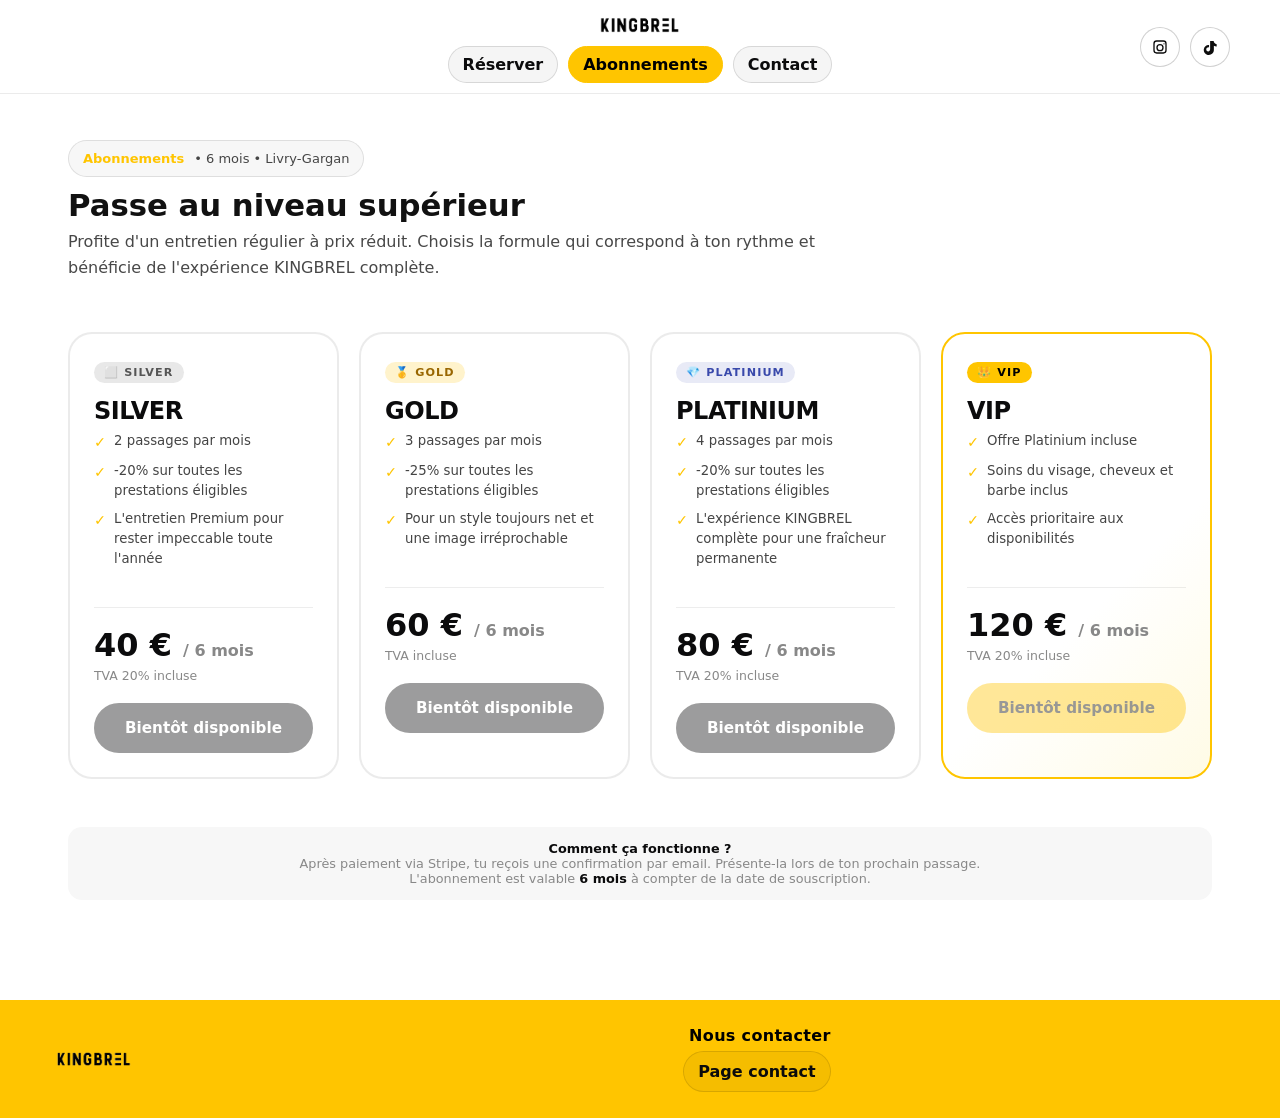
==== abonnements.html @ 590a9d4e "Ajout page abonnements + config Stripe admin" ====
<!doctype html>
<html lang="fr">
<head>
  <meta charset="utf-8" />
  <meta name="viewport" content="width=device-width, initial-scale=1" />
  <meta name="theme-color" content="#FFC500" />
  <title>KINGBREL — Abonnements</title>
  <meta name="description" content="KINGBREL — Abonnements Silver, Gold, Platinium et VIP. Profitez de passages réguliers à prix réduit." />
  <link rel="preconnect" href="https://fonts.googleapis.com">
  <link rel="preconnect" href="https://fonts.gstatic.com" crossorigin>
  <link rel="stylesheet" href="./css/style.css" />
  <link rel="icon" href="./assets/favicon.jpeg" type="image/jpeg" />
  <style>
    /* ── Abonnements page ── */
    .sub-grid {
      display: grid;
      grid-template-columns: repeat(auto-fit, minmax(270px, 1fr));
      gap: 20px;
      margin-top: 32px;
      margin-bottom: 48px;
    }
    .sub-card {
      background: #fff;
      border-radius: 24px;
      border: 2px solid rgba(0,0,0,.08);
      padding: 28px 24px 24px;
      display: flex;
      flex-direction: column;
      gap: 0;
      position: relative;
      transition: transform .2s, box-shadow .2s;
    }
    .sub-card:hover { transform: translateY(-4px); box-shadow: 0 12px 40px rgba(0,0,0,.10); }
    .sub-card--vip {
      border-color: #FFC500;
      background: linear-gradient(135deg, #fff 60%, #fffbe6);
    }
    .sub-badge {
      display: inline-flex;
      align-items: center;
      gap: 6px;
      font-size: .7rem;
      font-weight: 800;
      letter-spacing: .1em;
      text-transform: uppercase;
      padding: 4px 10px;
      border-radius: 50px;
      margin-bottom: 14px;
      width: fit-content;
    }
    .sub-badge--silver { background: #e8e8e8; color: #555; }
    .sub-badge--gold   { background: #fff3cc; color: #996600; }
    .sub-badge--plat   { background: #e8eaf6; color: #3949ab; }
    .sub-badge--vip    { background: #FFC500; color: #000; }
    .sub-name {
      font-size: 1.5rem;
      font-weight: 900;
      letter-spacing: -.02em;
      margin-bottom: 6px;
      color: #0b0b0c;
    }
    .sub-desc {
      font-size: .88rem;
      color: #555;
      line-height: 1.6;
      margin-bottom: 18px;
      flex: 1;
    }
    .sub-price {
      font-size: 2rem;
      font-weight: 900;
      color: #0b0b0c;
      margin-bottom: 4px;
    }
    .sub-price span {
      font-size: 1rem;
      font-weight: 600;
      color: #888;
    }
    .sub-duration {
      font-size: .78rem;
      color: #888;
      margin-bottom: 20px;
    }
    .sub-cta {
      display: flex;
      align-items: center;
      justify-content: center;
      padding: 14px 20px;
      border-radius: 50px;
      font-weight: 800;
      font-size: .95rem;
      text-decoration: none;
      border: 2px solid #0b0b0c;
      background: #0b0b0c;
      color: #fff;
      transition: background .2s, color .2s, transform .15s;
      cursor: pointer;
    }
    .sub-cta:hover { background: #fff; color: #0b0b0c; transform: translateY(-1px); }
    .sub-card--vip .sub-cta {
      background: #FFC500;
      border-color: #FFC500;
      color: #000;
    }
    .sub-card--vip .sub-cta:hover { background: #e6b200; border-color: #e6b200; }
    .sub-divider {
      height: 1px;
      background: rgba(0,0,0,.07);
      margin: 18px 0;
    }
    .sub-perks {
      list-style: none;
      padding: 0;
      margin: 0 0 20px;
      display: flex;
      flex-direction: column;
      gap: 8px;
    }
    .sub-perks li {
      font-size: .83rem;
      color: #444;
      display: flex;
      align-items: flex-start;
      gap: 8px;
      line-height: 1.5;
    }
    .sub-perks li::before {
      content: "✓";
      color: #FFC500;
      font-weight: 900;
      font-size: .9rem;
      flex-shrink: 0;
      margin-top: 1px;
    }
    .sub-note {
      text-align: center;
      font-size: .8rem;
      color: #888;
      margin-top: 8px;
      padding: 14px;
      background: #f7f7f7;
      border-radius: 14px;
      margin-bottom: 40px;
    }
    .sub-note strong { color: #0b0b0c; }

    /* Loading overlay */
    .sub-cta.loading {
      opacity: .6;
      pointer-events: none;
    }

    @media (max-width: 600px) {
      .sub-grid { grid-template-columns: 1fr; gap: 14px; }
      .sub-card { padding: 22px 18px 20px; }
      .sub-price { font-size: 1.6rem; }
    }
  </style>
</head>

<body data-theme="light">
  <!-- Header -->
  <header class="siteHeader" role="banner">
    <div class="container siteHeader__inner">
      <div class="siteHeader__left" aria-hidden="true"></div>

      <div class="siteHeader__center">
        <a class="siteHeader__brand" href="./index.html" aria-label="KINGBREL — Accueil">
          <img src="./assets/kingbrel-logo.png" alt="KINGBREL" class="siteHeader__logo" />
        </a>
        <div class="siteHeader__ctas" role="navigation" aria-label="Navigation principale">
          <a class="btn btn--header" href="./reserver.html">Réserver</a>
          <a class="btn btn--header" href="./abonnements.html" aria-current="page" style="background:#FFC500; border-color:#FFC500; color:#000">Abonnements</a>
          <a class="btn btn--headerGhost" href="./contact.html">Contact</a>
        </div>
      </div>

      <div class="siteHeader__right" role="navigation" aria-label="Réseaux sociaux">
        <a class="iconBtn" href="https://www.instagram.com/kingbrel__/" target="_blank" rel="noopener" aria-label="Instagram">
          <img src="./assets/icon-instagram.svg" alt="" />
        </a>
        <a class="iconBtn" href="https://www.tiktok.com/@kingbrel__" target="_blank" rel="noopener" aria-label="TikTok">
          <img src="./assets/icon-tiktok.svg" alt="" />
        </a>
      </div>
    </div>
  </header>

  <main class="lightMain" id="main">
    <section class="lightHero">
      <div class="container">
        <p class="lightKicker"><strong>Abonnements</strong> • 6 mois • Livry-Gargan</p>
        <h1 class="pageTitle">Passe au niveau supérieur</h1>
        <p class="lightLead">Profite d'un entretien régulier à prix réduit. Choisis la formule qui correspond à ton rythme et bénéficie de l'expérience KINGBREL complète.</p>
      </div>
    </section>

    <section style="padding-bottom: 60px;">
      <div class="container">

        <div class="sub-grid">

          <!-- SILVER -->
          <div class="sub-card">
            <span class="sub-badge sub-badge--silver">⬜ Silver</span>
            <div class="sub-name">SILVER</div>
            <ul class="sub-perks">
              <li>2 passages par mois</li>
              <li>-20% sur toutes les prestations éligibles</li>
              <li>L'entretien Premium pour rester impeccable toute l'année</li>
            </ul>
            <div class="sub-divider"></div>
            <div class="sub-price">40 € <span>/ 6 mois</span></div>
            <div class="sub-duration">TVA 20% incluse</div>
            <a class="sub-cta" id="btn-silver" href="STRIPE_LIEN_SILVER" target="_blank" rel="noopener">
              Souscrire Silver
            </a>
          </div>

          <!-- GOLD -->
          <div class="sub-card">
            <span class="sub-badge sub-badge--gold">🥇 Gold</span>
            <div class="sub-name">GOLD</div>
            <ul class="sub-perks">
              <li>3 passages par mois</li>
              <li>-25% sur toutes les prestations éligibles</li>
              <li>Pour un style toujours net et une image irréprochable</li>
            </ul>
            <div class="sub-divider"></div>
            <div class="sub-price">60 € <span>/ 6 mois</span></div>
            <div class="sub-duration">TVA incluse</div>
            <a class="sub-cta" id="btn-gold" href="STRIPE_LIEN_GOLD" target="_blank" rel="noopener">
              Souscrire Gold
            </a>
          </div>

          <!-- PLATINIUM -->
          <div class="sub-card">
            <span class="sub-badge sub-badge--plat">💎 Platinium</span>
            <div class="sub-name">PLATINIUM</div>
            <ul class="sub-perks">
              <li>4 passages par mois</li>
              <li>-20% sur toutes les prestations éligibles</li>
              <li>L'expérience KINGBREL complète pour une fraîcheur permanente</li>
            </ul>
            <div class="sub-divider"></div>
            <div class="sub-price">80 € <span>/ 6 mois</span></div>
            <div class="sub-duration">TVA 20% incluse</div>
            <a class="sub-cta" id="btn-platinium" href="STRIPE_LIEN_PLATINIUM" target="_blank" rel="noopener">
              Souscrire Platinium
            </a>
          </div>

          <!-- VIP -->
          <div class="sub-card sub-card--vip">
            <span class="sub-badge sub-badge--vip">👑 VIP</span>
            <div class="sub-name">VIP</div>
            <ul class="sub-perks">
              <li>Offre Platinium incluse</li>
              <li>Soins du visage, cheveux et barbe inclus</li>
              <li>Accès prioritaire aux disponibilités</li>
            </ul>
            <div class="sub-divider"></div>
            <div class="sub-price">120 € <span>/ 6 mois</span></div>
            <div class="sub-duration">TVA 20% incluse</div>
            <a class="sub-cta" id="btn-vip" href="STRIPE_LIEN_VIP" target="_blank" rel="noopener">
              Souscrire VIP
            </a>
          </div>

        </div>

        <div class="sub-note">
          <strong>Comment ça fonctionne ?</strong><br>
          Après paiement via Stripe, tu reçois une confirmation par email. Présente-la lors de ton prochain passage.<br>
          L'abonnement est valable <strong>6 mois</strong> à compter de la date de souscription.
        </div>

      </div>
    </section>
  </main>

  <footer class="siteFooter">
    <div class="container siteFooter__inner">
      <div class="siteFooter__col">
        <img src="./assets/kingbrel-logo.png" alt="KINGBREL" class="siteFooter__logo" />
      </div>
      <div class="siteFooter__col siteFooter__col--right">
        <div class="siteFooter__title">Nous contacter</div>
        <a class="btn btn--footer" href="./contact.html">Page contact</a>
      </div>
    </div>
  </footer>

  <script src="./js/app.js"></script>
  <script>
    // Charge les liens Stripe depuis l'admin config (localStorage)
    (function loadStripeLinks() {
      try {
        const cfg = JSON.parse(localStorage.getItem("kb_stripe_config") || "{}");
        const map = {
          "btn-silver":    cfg.silver    || "STRIPE_LIEN_SILVER",
          "btn-gold":      cfg.gold      || "STRIPE_LIEN_GOLD",
          "btn-platinium": cfg.platinium || "STRIPE_LIEN_PLATINIUM",
          "btn-vip":       cfg.vip       || "STRIPE_LIEN_VIP",
        };
        Object.entries(map).forEach(([id, url]) => {
          const el = document.getElementById(id);
          if (el && url && !url.startsWith("STRIPE_")) el.href = url;
          if (el && (url.startsWith("STRIPE_") || !url)) {
            el.style.opacity = ".4";
            el.style.pointerEvents = "none";
            el.textContent = "Bientôt disponible";
          }
        });
      } catch(e) {}
    })();
  </script>
</body>
</html>
---- css/style.css ----
:root{
  --bg:#0b0b0c;
  --panel:rgba(255,255,255,.06);
  --panel2:rgba(255,255,255,.10);
  --text:#ffffff;
  --muted:rgba(255,255,255,.72);
  --line:rgba(255,255,255,.14);
  --black:#000;
  --white:#fff;
  --supernova:#FFC500;

  --radius:22px;
  --radius-sm:16px;
  --shadow: 0 24px 80px rgba(0,0,0,.55);
  --shadow-soft: 0 18px 45px rgba(0,0,0,.35);

  --max:1180px;
  --ease:cubic-bezier(.2,.8,.2,1);
}

*{box-sizing:border-box}
html,body{height:100%}
body{
  margin:0;
  font-family: ui-sans-serif, system-ui, -apple-system, Segoe UI, Roboto, Helvetica, Arial, "Apple Color Emoji","Segoe UI Emoji";
  background: radial-gradient(1200px 700px at 70% -10%, rgba(255,197,0,.18), transparent 65%),
              radial-gradient(900px 520px at 20% 0%, rgba(255,255,255,.06), transparent 60%),
              var(--bg);
  color:var(--text);
  overflow-x:hidden;
}

a{color:inherit; text-decoration:none}
button, input, select, textarea{font:inherit}
img{max-width:100%; display:block}
.container{max-width:var(--max); margin:0 auto; padding:0 18px}

.skip{
  position:absolute; left:-999px; top:-999px;
  background:#fff; color:#000; padding:10px 14px; border-radius:10px;
}
.skip:focus{left:12px; top:12px; z-index:9999}

.header{
  position:sticky; top:0; z-index:50;
  backdrop-filter:saturate(150%) blur(14px);
  background: rgba(255,255,255,.88);
  border-bottom:1px solid rgba(0,0,0,.08);
}
.header__inner{
  display:grid;
  grid-template-columns: 1fr auto 1fr;
  gap: 8px;
  align-items:center;
  padding: 8px 0;
}
.brand{
  display:flex; align-items:center; gap:10px;
}
.brand__logo{
  width:160px; height:auto;
  filter: drop-shadow(0 10px 24px rgba(0,0,0,.35));
}
.header__center{
  display:flex; flex-direction:column; align-items:center; justify-content:center;
  gap: 6px;
}
.header__ctaRow{display:flex; gap:10px; align-items:center; justify-content:center; flex-wrap:wrap}
.btn{
  border:1px solid rgba(255,255,255,.18);
  background: rgba(255,255,255,.06);
  color:#fff;
  padding:10px 14px;
  border-radius:999px;
  display:inline-flex; align-items:center; justify-content:center; gap:10px;
  cursor:pointer;
  transition: transform .25s var(--ease), background .25s var(--ease), border-color .25s var(--ease);
  user-select:none;
}
.btn:hover{transform: translateY(-1px); background: rgba(255,255,255,.10); border-color: rgba(255,255,255,.28)}
.btn:active{transform: translateY(0px) scale(.98)}
.btn--primary{
  background: linear-gradient(180deg, rgba(255,197,0,.98), rgba(255,197,0,.80));
  border-color: rgba(255,197,0,.35);
  color:#0a0a0a;
}
.btn--primary:hover{background: linear-gradient(180deg, rgba(255,197,0,1), rgba(255,197,0,.86))}
.btn--ghost{
  background: transparent;
  border-color: rgba(255,255,255,.18);
}
.iconBtn{
  width:36px; height:36px; border-radius:999px;
  display:grid; place-items:center;
}
.icon{
  width:18px; height:18px;
}
.header__right{
  display:flex; justify-content:flex-end; gap:10px; align-items:center;
}

.main{min-height:60vh}
.section{padding:64px 0}
.hero{
  padding:42px 0 74px;
}
.heroCard{
  border:1px solid rgba(255,255,255,.12);
  background: linear-gradient(180deg, rgba(255,255,255,.08), rgba(255,255,255,.04));
  border-radius: var(--radius);
  box-shadow: var(--shadow);
  overflow:hidden;
  position:relative;
}
.heroMedia{
  position:absolute; inset:0;
  background-image: url("../assets/hero-home.png");
background-size:cover;
  background-position:center;
  filter: brightness(1.14) saturate(1.06) contrast(1.03);
  transform: scale(1.04);
}
.heroOverlay{
  position:absolute; inset:0;
  background:
    radial-gradient(900px 420px at 50% 10%, rgba(0,0,0,.08), rgba(0,0,0,.62) 68%),
    linear-gradient(to bottom, rgba(0,0,0,.12), rgba(0,0,0,.62));
}
.heroContent{
  position:relative;
  padding:72px 18px 64px;
  text-align:center;
  display:flex; flex-direction:column; align-items:center; gap:16px;
}
.heroLogo{
  width:min(520px, 82vw);
  filter: drop-shadow(0 18px 40px rgba(0,0,0,.55));
}
.kicker{
  display:inline-flex; gap:8px; align-items:center;
  padding:8px 12px;
  border-radius:999px;
  background: rgba(255,255,255,.08);
  border:1px solid rgba(255,255,255,.16);
  color: rgba(255,255,255,.86);
  font-size:13px;
}
.kicker strong{color:var(--supernova)}
.h1{
  margin:0;
  font-size: clamp(28px, 3.2vw, 44px);
  letter-spacing: .2px;
}
.sub{
  margin:0;
  max-width: 720px;
  color: rgba(255,255,255,.78);
  font-size: 16px;
  line-height:1.6;
}

.grid3{
  display:grid;
  grid-template-columns: repeat(3, 1fr);
  gap:14px;
}
.card{
  border:1px solid rgba(255,255,255,.12);
  background: rgba(255,255,255,.06);
  border-radius: var(--radius);
  padding:18px;
  box-shadow: var(--shadow-soft);
  transition: transform .25s var(--ease), background .25s var(--ease), border-color .25s var(--ease);
}
.card:hover{transform: translateY(-2px); background: rgba(255,255,255,.08); border-color: rgba(255,255,255,.18)}
.card h3{margin:0 0 6px}
.card p{margin:0; color: rgba(255,255,255,.72); line-height:1.5}
.badge{
  display:inline-flex; align-items:center; gap:8px;
  padding:8px 12px;
  border-radius:999px;
  background: rgba(255,197,0,.14);
  border: 1px solid rgba(255,197,0,.22);
  color: rgba(255,255,255,.92);
  font-size:12px;
}

.split{
  display:grid;
  grid-template-columns: 1.1fr .9fr;
  gap:18px;
  align-items:stretch;
}
.panel{
  border:1px solid rgba(255,255,255,.12);
  background: rgba(255,255,255,.06);
  border-radius: var(--radius);
  padding:18px;
  box-shadow: var(--shadow-soft);
}

.footer{
  border-top:1px solid rgba(255,255,255,.12);
  background: rgba(0,0,0,.30);
  padding:28px 0;
}
.footerGrid{
  display:grid;
  grid-template-columns: 1.2fr 1fr 1fr 1fr;
  gap:16px;
}
.footerTitle{
  margin:0 0 10px;
  font-size:13px;
  letter-spacing:.12em;
  text-transform:uppercase;
  color: rgba(255,255,255,.72);
}
.footer a{color: rgba(255,255,255,.84)}
.footer a:hover{color: #fff}
.footerSmall{
  margin-top:18px;
  padding-top:14px;
  border-top:1px solid rgba(255,255,255,.10);
  color: rgba(255,255,255,.62);
  font-size:12px;
  display:flex;
  justify-content:space-between;
  gap:12px;
  flex-wrap:wrap;
}
.footerLogo{width:130px}

.pageTitle{
  font-size: clamp(26px, 2.4vw, 36px);
  margin:0 0 6px;
}
.pageLead{
  margin:0;
  color: rgba(255,255,255,.72);
  line-height:1.6;
}

.light{
  background: #fff;
  color:#0b0b0c;
}
.light .header{
  background: rgba(255,255,255,.82);
  border-bottom:1px solid rgba(0,0,0,.08);
}
.light .btn{
  border-color: rgba(0,0,0,.12);
  background: rgba(0,0,0,.04);
  color:#0b0b0c;
}
.light .btn:hover{background: rgba(0,0,0,.06); border-color: rgba(0,0,0,.18)}
.light .btn--primary{color:#0b0b0c; border-color: rgba(255,197,0,.45)}
.light .card, .light .panel{
  background: rgba(0,0,0,.03);
  border-color: rgba(0,0,0,.08);
  box-shadow: 0 18px 50px rgba(0,0,0,.10);
}
.light .card p, .light .pageLead{color: rgba(0,0,0,.68)}
.light .footer{
  background:#fff;
  border-top:1px solid rgba(0,0,0,.08);
}
.light .footerTitle{color: rgba(0,0,0,.62)}
.light .footer a{color: rgba(0,0,0,.78)}
.light .footer a:hover{color:#000}
.light .footerSmall{border-top-color: rgba(0,0,0,.08); color: rgba(0,0,0,.55)}
.light .kicker{background: rgba(0,0,0,.04); border-color: rgba(0,0,0,.08); color: rgba(0,0,0,.72)}

.hr{height:1px; background: rgba(255,255,255,.14); border:0; margin:18px 0}
.light .hr{background: rgba(0,0,0,.12)}

.serviceGrid{
  display:grid;
  grid-template-columns: repeat(3, 1fr);
  gap:14px;
}
.serviceCard{
  display:flex; flex-direction:column; gap:10px;
}
.serviceMeta{
  display:flex; gap:8px; flex-wrap:wrap; align-items:center;
}
.price{
  font-weight:800;
  letter-spacing:.2px;
}
.duration{
  color: rgba(255,255,255,.74);
  font-size:13px;
}
.light .duration{color: rgba(0,0,0,.62)}

.tabs{
  display:flex; gap:10px; flex-wrap:wrap;
  margin: 16px 0 8px;
}
.tab{
  border-radius:999px;
  padding:10px 12px;
  border:1px solid rgba(255,255,255,.14);
  background: rgba(255,255,255,.06);
  cursor:pointer;
  transition: transform .25s var(--ease), background .25s var(--ease), border-color .25s var(--ease);
}
.tab[aria-selected="true"]{
  border-color: rgba(255,197,0,.35);
  background: rgba(255,197,0,.14);
}
.light .tab{border-color: rgba(0,0,0,.12); background: rgba(0,0,0,.03)}
.light .tab[aria-selected="true"]{border-color: rgba(255,197,0,.55); background: rgba(255,197,0,.20)}

.modalBackdrop{
  position:fixed; inset:0;
  background: rgba(0,0,0,.62);
  backdrop-filter: blur(10px);
  display:none;
  align-items:flex-end;
  justify-content:center;
  padding: 18px;
  z-index: 100;
  overflow-y: auto;
}
.modalBackdrop.show{display:flex}
.modal{
  width:min(980px, 100%);
  max-height: calc(100vh - 36px);
  border-radius: 28px;
  background: rgba(18,18,20,.92);
  border: 1px solid rgba(255,255,255,.12);
  box-shadow: var(--shadow);
  overflow-y: auto;
  overflow-x: hidden;
  transform: translateY(14px);
  animation: modalIn .32s var(--ease) forwards;
}
@keyframes modalIn{
  from{opacity:0; transform: translateY(18px) scale(.985)}
  to{opacity:1; transform: translateY(0) scale(1)}
}
.modalTop{
  display:flex; align-items:flex-start; justify-content:space-between;
  gap:10px;
  padding:18px;
  border-bottom: 1px solid rgba(255,255,255,.10);
}
.modalTitle{
  margin:0;
  font-size: 18px;
}
.modalClose{
  width:42px; height:42px;
  border-radius:999px;
}
.modalBody{
  display:grid;
  grid-template-columns: 1fr 1fr;
  gap:0;
  overflow: visible;
}
.modalPane{
  padding:18px;
}
.modalPane + .modalPane{
  border-left: 1px solid rgba(255,255,255,.10);
}
.field{display:flex; flex-direction:column; gap:8px; margin-bottom:12px}
.label{font-size:12px; color: rgba(255,255,255,.72); letter-spacing:.08em; text-transform:uppercase}
.light .label{color: rgba(0,0,0,.62)}
.input, .textarea{
  padding:12px 12px;
  border-radius: 14px;
  border:1px solid rgba(255,255,255,.14);
  background: rgba(255,255,255,.06);
  color:#fff;
  outline:none;
}
.textarea{min-height:86px; resize:vertical}
.input:focus, .textarea:focus{border-color: rgba(255,197,0,.40); box-shadow: 0 0 0 4px rgba(255,197,0,.16)}
.light .input, .light .textarea{
  background: rgba(0,0,0,.03);
  border-color: rgba(0,0,0,.12);
  color:#0b0b0c;
}
.light .input:focus, .light .textarea:focus{border-color: rgba(255,197,0,.65); box-shadow: 0 0 0 4px rgba(255,197,0,.20)}

.serviceRow__actions{
  display: flex;
  gap: 8px;
  flex-wrap: wrap;
  align-items: center;
}
.btn--pay{
  background: transparent;
  border: 1px solid var(--supernova);
  color: var(--supernova);
  font-weight: 700;
  text-decoration: none;
}
.btn--pay:hover{
  background: var(--supernova);
  color: #000;
}

.calendar{
  border-radius: 18px;
  border:1px solid rgba(255,255,255,.12);
  background: rgba(255,255,255,.04);
  overflow:hidden;
}
.calTop{
  display:flex; justify-content:space-between; align-items:center; gap:10px;
  padding:12px;
  border-bottom:1px solid rgba(255,255,255,.10);
}
.calMonth{
  font-weight:800;
}
.calGrid{
  display:grid;
  grid-template-columns: repeat(7, 1fr);
  gap: 6px;
  padding: 12px;
}
.dow{
  font-size:11px;
  color: rgba(255,255,255,.62);
  text-transform:uppercase;
  letter-spacing:.1em;
}
.day{
  border-radius: 12px;
  border:1px solid rgba(255,255,255,.10);
  background: rgba(255,255,255,.03);
  padding:10px 8px;
  text-align:center;
  cursor:pointer;
  transition: transform .2s var(--ease), background .2s var(--ease), border-color .2s var(--ease);
  user-select:none;
}
.day:hover{transform: translateY(-1px); background: rgba(255,255,255,.06)}
.day[aria-disabled="true"]{opacity:.35; cursor:not-allowed}
.day[aria-selected="true"]{
  border-color: rgba(255,197,0,.45);
  background: rgba(255,197,0,.16);
}
.day .num{font-weight:800}
.times{
  margin-top:12px;
  display:grid;
  grid-template-columns: repeat(3, 1fr);
  gap:8px;
}
.timeBtn{
  padding:10px 10px;
  border-radius: 14px;
  border:1px solid rgba(255,255,255,.14);
  background: rgba(255,255,255,.04);
  cursor:pointer;
  transition: transform .2s var(--ease), background .2s var(--ease), border-color .2s var(--ease);
}
.timeBtn:hover{transform: translateY(-1px); background: rgba(255,255,255,.07)}
.timeBtn[aria-selected="true"]{
  border-color: rgba(255,197,0,.45);
  background: rgba(255,197,0,.16);
}
.timeBtn[aria-disabled="true"]{opacity:.35; cursor:not-allowed}

.toast{
  position: fixed;
  left: 50%;
  bottom: 18px;
  transform: translateX(-50%);
  background: rgba(18,18,20,.92);
  border:1px solid rgba(255,255,255,.14);
  padding: 12px 14px;
  border-radius: 999px;
  box-shadow: var(--shadow-soft);
  color:#fff;
  display:none;
  z-index: 200;
}
.toast.show{display:block; animation: toastIn .22s var(--ease) forwards}
@keyframes toastIn{from{opacity:0; transform: translateX(-50%) translateY(8px)} to{opacity:1; transform: translateX(-50%) translateY(0)}}

.table{
  width:100%;
  border-collapse: collapse;
  overflow:hidden;
  border-radius: 16px;
  border:1px solid rgba(255,255,255,.12);
}
.table th, .table td{
  padding:10px 10px;
  border-bottom:1px solid rgba(255,255,255,.10);
  text-align:left;
  font-size:13px;
}
.table th{
  font-size:12px;
  text-transform:uppercase;
  letter-spacing:.1em;
  color: rgba(255,255,255,.72);
  background: rgba(255,255,255,.04);
}
.table tr:last-child td{border-bottom:0}
.light .table{border-color: rgba(0,0,0,.10)}
.light .table th, .light .table td{border-bottom-color: rgba(0,0,0,.08)}
.light .table th{color: rgba(0,0,0,.62); background: rgba(0,0,0,.02)}

@media (max-width: 920px){
  .header__inner{grid-template-columns: 1fr auto 1fr}
  .brand__logo{width:150px}
  .grid3{grid-template-columns: 1fr}
  .split{grid-template-columns:1fr}
  .serviceGrid{grid-template-columns:1fr}
  .footerGrid{grid-template-columns:1fr 1fr}
  .modalBody{grid-template-columns:1fr}
  .modalPane + .modalPane{border-left:none; border-top:1px solid rgba(255,255,255,.10)}
  .times{grid-template-columns: repeat(2, 1fr)}
}



/* ===== HOME (V2) ===== */
.heroFull{
  position:relative;
  min-height: calc(100vh - 78px);
  display:flex;
  align-items:center;
  overflow:hidden;
  border-bottom: 1px solid rgba(0,0,0,.08);
}
.heroFull__bg{
  position:absolute; inset:0;
  background-image: url("../assets/hero-home.png");
  background-size: cover;
  background-position: center;
  transform: scale(1.02);

  /* IMPORTANT : ne pas assombrir la photo */
  filter: none;
}

.heroFull__overlay{
  position:absolute; inset:0;

  /* Overlay ultra léger juste pour la lisibilité, sans effet "photo sombre" */
  background:
    radial-gradient(900px 520px at 50% 18%, rgba(0,0,0,.00), rgba(0,0,0,.10) 70%),
    linear-gradient(to bottom, rgba(0,0,0,.02), rgba(0,0,0,.12));
}
.heroFull__content{
  position:relative;
  text-align:center;
  display:flex;
  flex-direction:column;
  align-items:center;
  gap:14px;
  padding: 72px 0 62px;
}
.heroMark{
  max-width:min(560px, 84vw);
  filter: drop-shadow(0 22px 60px rgba(0,0,0,.65));
}

/* Logo KINGBREL en HTML/CSS (E en 3 barres) */
.logo-mark{
  display:inline-flex;
  align-items:flex-end;
  justify-content:center;
  font-weight: 800;
  letter-spacing: .16em;
  text-transform: uppercase;
  line-height: 1;
  font-size: clamp(54px, 6.4vw, 112px);
  color: #fff;
  user-select:none;
  white-space: nowrap;
}
.logo-mark span{display:inline-block}
.logo-mark .logo-e{
  display:inline-flex;
  flex-direction:column;
  justify-content:space-between;
  /* hauteur légèrement réduite pour éviter que le haut dépasse */
  height: 0.70em;
  padding:0 .01em;
  /* micro-ajustement baseline: remonte le E pour aligner la barre du bas */
  transform: translateY(-.07em);
  margin: 0 .18em 0 .06em;
  position:relative;
  z-index:1;
}
.logo-mark .logo-e i{
  display:block;
  width: 0.40em;
  height: 0.13em;
  border-radius:2px;
  background: var(--supernova);
  box-shadow: 0 0 18px rgba(255,197,0,.28);
}

/* Hero: on préfère une ombre de texte plutôt qu'un filtre */
.heroMark.logo-mark{filter:none; text-shadow: 0 22px 60px rgba(0,0,0,.65);}
.heroSlogan{
  margin:0;
  font-size: clamp(16px, 2.2vw, 22px);
  line-height: 1.35;
  color: rgba(255,255,255,.92);
  letter-spacing: .2px;
  max-width: 40ch;
  text-wrap: balance;
}
.heroMeta{
  margin-top: 8px;
  display:flex;
  align-items:center;
  gap:10px;
  flex-wrap:wrap;
  justify-content:center;
  color: rgba(255,255,255,.78);
  font-size: 13px;
}
.pill{
  padding: 8px 12px;
  border-radius: 999px;
  border: 1px solid rgba(255,255,255,.18);
  background: rgba(255,255,255,.08);
  backdrop-filter: blur(10px);
}
.dot{opacity:.6}

.btn--lg{ padding: 12px 18px; font-size: 15px; }

/* Home quick section */
.homeQuick{ background:#fff; padding: 54px 0 74px; }
.homeQuick__grid{
  display:grid;
  grid-template-columns: 1.3fr 1fr;
  gap: 16px;
}
.homeQuick__card{
  border:1px solid rgba(0,0,0,.08);
  border-radius: var(--radius);
  background: rgba(255,255,255,.92);
  box-shadow: 0 18px 50px rgba(0,0,0,.08);
  padding: 22px;
}
.h2{ margin:0 0 10px; font-size: 20px; letter-spacing: .2px; color:#0b0b0c; }
.muted{ margin:0; color: rgba(0,0,0,.68); line-height:1.6; }
.homeQuick__cta{ margin-top: 14px; display:flex; gap:10px; flex-wrap:wrap; }

.btn--dark{
  background:#0b0b0c;
  color:#fff;
  border-color:#0b0b0c;
}
.btn--ghostDark{
  background: transparent;
  color:#0b0b0c;
  border-color: rgba(0,0,0,.18);
}

/* Header light theme overrides */
.header .brand__logo{
  width: 150px;
  filter: none;
}
.header .btn{
  border-color: rgba(0,0,0,.16);
  background: rgba(255,255,255,.70);
  color:#0b0b0c;
  padding:8px 12px;
  font-size:14px;
}
.header .btn:hover{ background: rgba(255,255,255,.95); border-color: rgba(0,0,0,.26); }
.header .btn--primary{
  background:#0b0b0c;
  border-color:#0b0b0c;
  color:#fff;
}
.header .btn--ghost{
  background: transparent;
  border-color: rgba(0,0,0,.28);
  color:#0b0b0c;
}
.header .icon{
  width:18px; height:18px;
}
.header .iconBtn{
  padding: 8px 10px;
  background: rgba(255,255,255,.70);
}

/* Responsive */
@media (max-width: 860px){
  .homeQuick__grid{ grid-template-columns: 1fr; }
  .heroFull{ min-height: calc(100vh - 70px); }
}

.footer .icon{ filter: invert(1); }


/* =========================
   Header (home)
========================= */
.siteHeader{
  position: sticky;
  top: 0;
  z-index: 50;
  background: var(--white);
  color: var(--black);
  border-bottom: 1px solid rgba(0,0,0,.08);
  backdrop-filter: saturate(1.2) blur(10px);
}
.siteHeader__inner{
  display:grid;
  grid-template-columns: 1fr auto 1fr;
  align-items:center;
  gap: 10px;
  padding: 10px 0;
}
.siteHeader__center{
  display:flex;
  flex-direction:column;
  align-items:center;
  gap: 6px;
}
.siteHeader__brand{display:inline-flex; align-items:center; justify-content:center}
.siteHeader__logo{
  height: 30px;
  width:auto;
  display:block;
}
.siteHeader__ctas{display:flex; gap:10px; align-items:center; justify-content:center}
.btn--header{
  background: #111;
  color:#fff;
  border: 1px solid #111;
  padding: 8px 14px;
  border-radius: 999px;
  font-weight: 700;
}
.btn--header:hover{transform: translateY(-1px)}
.btn--headerGhost{
  background: transparent;
  color: #111;
  border: 1px solid rgba(0,0,0,.25);
  padding: 8px 14px;
  border-radius: 999px;
  font-weight: 700;
}
.btn--headerGhost:hover{background: rgba(0,0,0,.04)}
.siteHeader__right{
  display:flex;
  justify-content:flex-end;
  gap: 10px;
}
.iconBtn{
  width: 40px;
  height: 40px;
  border-radius: 999px;
  border: 1px solid rgba(0,0,0,.18);
  display:grid;
  place-items:center;
  background: rgba(255,255,255,.75);
}
.iconBtn img{width:16px; height:16px; filter: invert(1) saturate(0) brightness(.05);}
.iconBtn:hover{transform: translateY(-1px); background:#fff}
.siteHeader__left{height:1px}

/* =========================
   Hero
========================= */
.heroFull{
  min-height: calc(100vh - 92px);
  position:relative;
  display:flex;
  align-items:center;
  justify-content:center;
  overflow:hidden;
}
.heroFull__content{
  position:relative;
  z-index: 1;
  text-align:center;
  padding: 90px 0 82px;
}
.heroMark{ margin: 0 auto 18px; }

/* =========================
   Footer
========================= */
.siteFooter{
  background: var(--supernova);
  color: var(--black);
}
.siteFooter__inner{
  display:grid;
  grid-template-columns: 1fr 1fr 1fr;
  gap: 18px;
  padding: 26px 0;
  align-items:center;
}
.siteFooter__logo{
  height: 28px;
  width:auto;
  display:block;
}
.siteFooter__title{
  font-weight: 800;
  letter-spacing:.02em;
  margin-bottom: 6px;
}
.siteFooter__text{opacity:.9}
.siteFooter__col--right{display:flex; flex-direction:column; align-items:flex-end; text-align:right}
.btn--footer{
  background: rgba(0,0,0,.12);
  border: 1px solid rgba(0,0,0,.22);
  color: #000;
  padding: 10px 14px;
  border-radius: 999px;
  font-weight: 800;
}

/* =========================
   Light pages (Réserver / Contact)
========================= */
body[data-theme="light"]{
  background:#fff;
  color:#111;
}
body[data-theme="light"] .main,
body[data-theme="light"] .lightMain{background:#fff; color:#111;}

.lightHero{padding: 46px 0 18px;}
.lightKicker{
  margin:0 0 10px;
  display:inline-flex;
  gap:10px;
  align-items:center;
  padding:10px 14px;
  border-radius:999px;
  border: 1px solid rgba(0,0,0,.10);
  background: rgba(0,0,0,.03);
  font-size:13px;
  color: rgba(0,0,0,.72);
}
.lightKicker strong{color: var(--supernova);}
.lightTitle{
  margin: 10px 0 10px;
  font-size: clamp(26px, 3.2vw, 40px);
  letter-spacing: .02em;
}
.lightLead{margin:0; max-width: 760px; color: rgba(0,0,0,.72); line-height:1.65}
.lightSection{padding: 18px 0 64px;}

/* Accordions */
.accordion{
  border: 1px solid rgba(0,0,0,.10);
  border-radius: 22px;
  overflow:hidden;
  background:#fff;
  box-shadow: 0 22px 60px rgba(0,0,0,.08);
  margin: 14px 0;
}
.accordion__summary{
  list-style:none;
  display:grid;
  grid-template-columns: 220px 1fr auto;
  gap: 16px;
  align-items:center;
  padding: 14px;
  cursor:pointer;
  user-select:none;
}
.accordion__summary::-webkit-details-marker{display:none;}
.accordion__media{
  height: 130px;
  border-radius: 18px;
  background-size: cover;
  background-position: center;
  border: 1px solid rgba(0,0,0,.10);
}
.accordion__media--blank{
  display:grid;
  place-items:center;
  background: radial-gradient(120px 90px at 35% 35%, rgba(255,197,0,.35), transparent 65%),
              linear-gradient(180deg, rgba(0,0,0,.02), rgba(0,0,0,.05));
}
.accordion__blankMark{font-weight: 900; font-size: 22px; color: rgba(0,0,0,.55)}
.accordion__meta{min-width:0}
.accordion__tag{
  display:inline-flex;
  align-items:center;
  gap:8px;
  font-size:12px;
  font-weight: 800;
  letter-spacing:.08em;
  text-transform:uppercase;
  color: rgba(0,0,0,.70);
}
.accordion__title{
  font-size: 24px;
  font-weight: 900;
  margin-top: 6px;
  color: var(--supernova);
}
.accordion__desc{margin-top: 4px; color: rgba(0,0,0,.72); line-height:1.5}
.accordion__chev{
  width: 44px;
  height: 44px;
  border-radius: 999px;
  border: 1px solid rgba(0,0,0,.14);
  display:grid;
  place-items:center;
  font-size: 22px;
  font-weight: 900;
  color: rgba(0,0,0,.70);
  background: rgba(0,0,0,.03);
}
details[open] .accordion__chev{transform: rotate(45deg);}

.accordion__body{padding: 0 14px 14px;}
.serviceRows{display:flex; flex-direction:column; gap:10px; padding-top: 6px;}
.serviceRow{
  display:grid;
  grid-template-columns: 1fr auto auto;
  gap: 12px;
  align-items:center;
  padding: 14px;
  border-radius: 18px;
  border: 1px solid rgba(0,0,0,.10);
  background: rgba(0,0,0,.02);
}
.serviceRow__name{font-weight: 900; color:#111;}
.serviceRow__meta{color: rgba(0,0,0,.72); font-weight: 700;}
.btn--book{
  background: linear-gradient(180deg, rgba(255,197,0,1), rgba(255,197,0,.84));
  border: 1px solid rgba(255,197,0,.45);
  color:#111;
  padding: 10px 14px;
  border-radius: 999px;
  font-weight: 900;
}
.btn--book:hover{transform: translateY(-1px)}

@media (max-width: 780px){
  .accordion__summary{grid-template-columns: 1fr;}
  .accordion__chev{justify-self:end}
  .accordion__media{height: 180px}
  .serviceRow{grid-template-columns: 1fr; gap:8px;}
  .serviceRow__meta{order:3}
  .btn--book{justify-self:start}
}
.btn--footer:hover{background: rgba(0,0,0,.18); transform: translateY(-1px)}
@media (max-width: 820px){
  .siteHeader__inner{grid-template-columns: 1fr auto 1fr; padding: 14px 0;}
  .siteFooter__inner{grid-template-columns: 1fr; text-align:center}
  .siteFooter__col--right{align-items:center}
  .siteHeader__logo{height: 34px}
}
/* =========================
   Calendar — Supernova (modal)
========================= */
.modal .calendar{
  background: var(--supernova);
  border-color: rgba(0,0,0,.18);
}

.modal .calTop{
  background: rgba(255,255,255,.25);
  border-bottom-color: rgba(0,0,0,.16);
}

.modal .calMonth{
  color: #111;
}

.modal .calGrid{
  background: var(--supernova);
}

.modal .dow{
  color: rgba(0,0,0,.78);
}

.modal .day{
  border-color: rgba(0,0,0,.16);
  background: rgba(255,255,255,.28);
  color: #111;
}

.modal .day:hover{
  background: rgba(255,255,255,.40);
}

.modal .day[aria-selected="true"]{
  background: #111;
  border-color: #111;
  color: var(--supernova);
}

.modal .day[aria-disabled="true"]{
  opacity: .30;
}

/* Flèches mois (boutons) */
.modal .calTop .btn{
  background: rgba(255,255,255,.30);
  border-color: rgba(0,0,0,.16);
  color: #111;
}
.modal .calTop .btn:hover{
  background: rgba(255,255,255,.45);
  border-color: rgba(0,0,0,.22);
}
/* =========================
   Timeslots — Supernova (modal)
========================= */
.modal .times .timeBtn{
  background: rgba(255,255,255,.28);
  border-color: rgba(0,0,0,.16);
  color: #111;
}

.modal .times .timeBtn:hover{
  background: rgba(255,255,255,.40);
  border-color: rgba(0,0,0,.22);
}

/* Créneau sélectionné */
.modal .times .timeBtn[aria-selected="true"]{
  background: #111;
  border-color: #111;
  color: var(--supernova);
}

/* Créneau désactivé */
.modal .times .timeBtn[aria-disabled="true"]{
  opacity: .30;
  cursor: not-allowed;
}

/* ===== CONTACT: Section message ===== */
.contactMessage{
  padding: 18px;
}
.contactMessage__head{
  margin-bottom: 12px;
}
.contactMessage__title{
  margin: 0 0 6px;
  font-size: 20px;
  letter-spacing: .2px;
}
.contactMessage__lead{
  margin: 0;
  color: rgba(255,255,255,.72);
  line-height: 1.6;
}
.contactMessage__mail{
  font-weight: 800;
  color: var(--supernova);
  text-decoration: none;
}
.contactMessage__mail:hover{ text-decoration: underline; }

.contactForm__grid{
  display:grid;
  grid-template-columns: 1fr 1fr;
  gap: 12px;
  margin-top: 12px;
}
.contactForm__full{ grid-column: 1 / -1; }

.contactForm__actions{
  display:flex;
  gap: 10px;
  flex-wrap: wrap;
  align-items:center;
}

.contactMessage__note{
  margin: 10px 0 0;
  color: rgba(255,255,255,.62);
  font-size: 13px;
  line-height: 1.55;
}

@media (max-width: 780px){
  .contactForm__grid{ grid-template-columns: 1fr; }
  .contactForm__full{ grid-column: auto; }
}
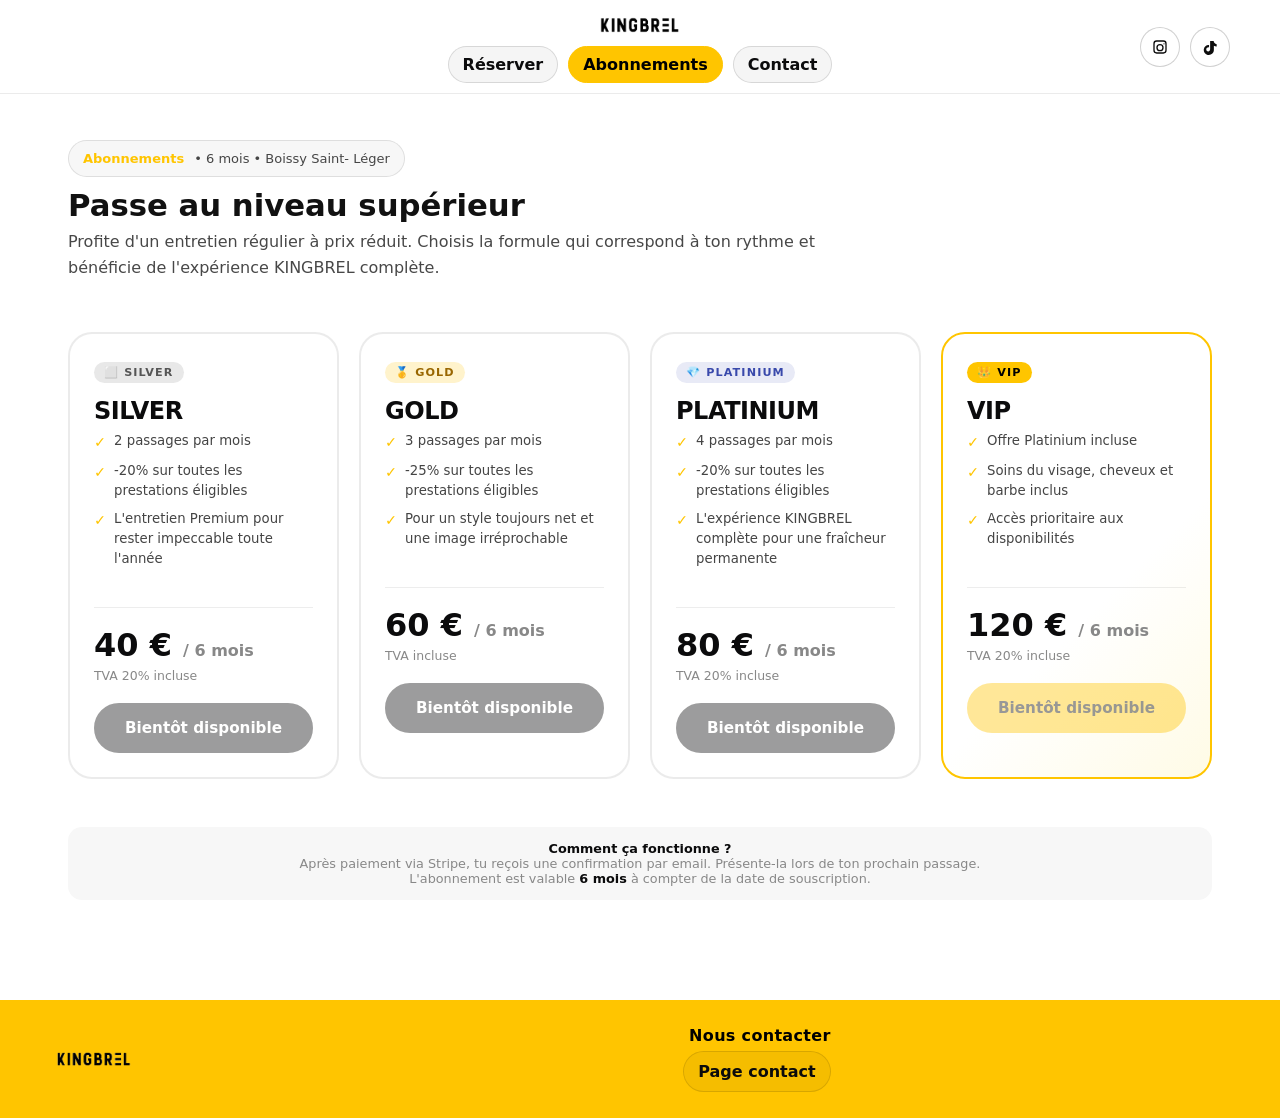
==== commit 40aa899f: "Launch : abonnements, nouvelle adresse Boissy, fin maintenance" ====
--- a/abonnements.html
+++ b/abonnements.html
@@ -190,8 +190,8 @@
   <main class="lightMain" id="main">
     <section class="lightHero">
       <div class="container">
-        <p class="lightKicker"><strong>Abonnements</strong> • 6 mois • Livry-Gargan</p>
-        <h1 class="pageTitle">Passe au niveau supérieur</h1>
+        <p class="lightKicker"><strong>Abonnements</strong> • 6 mois • Boissy Saint- Léger</p>
+        <h1 class="pageTitle">Passe au niveau supérieur</h1> 
         <p class="lightLead">Profite d'un entretien régulier à prix réduit. Choisis la formule qui correspond à ton rythme et bénéficie de l'expérience KINGBREL complète.</p>
       </div>
     </section>
